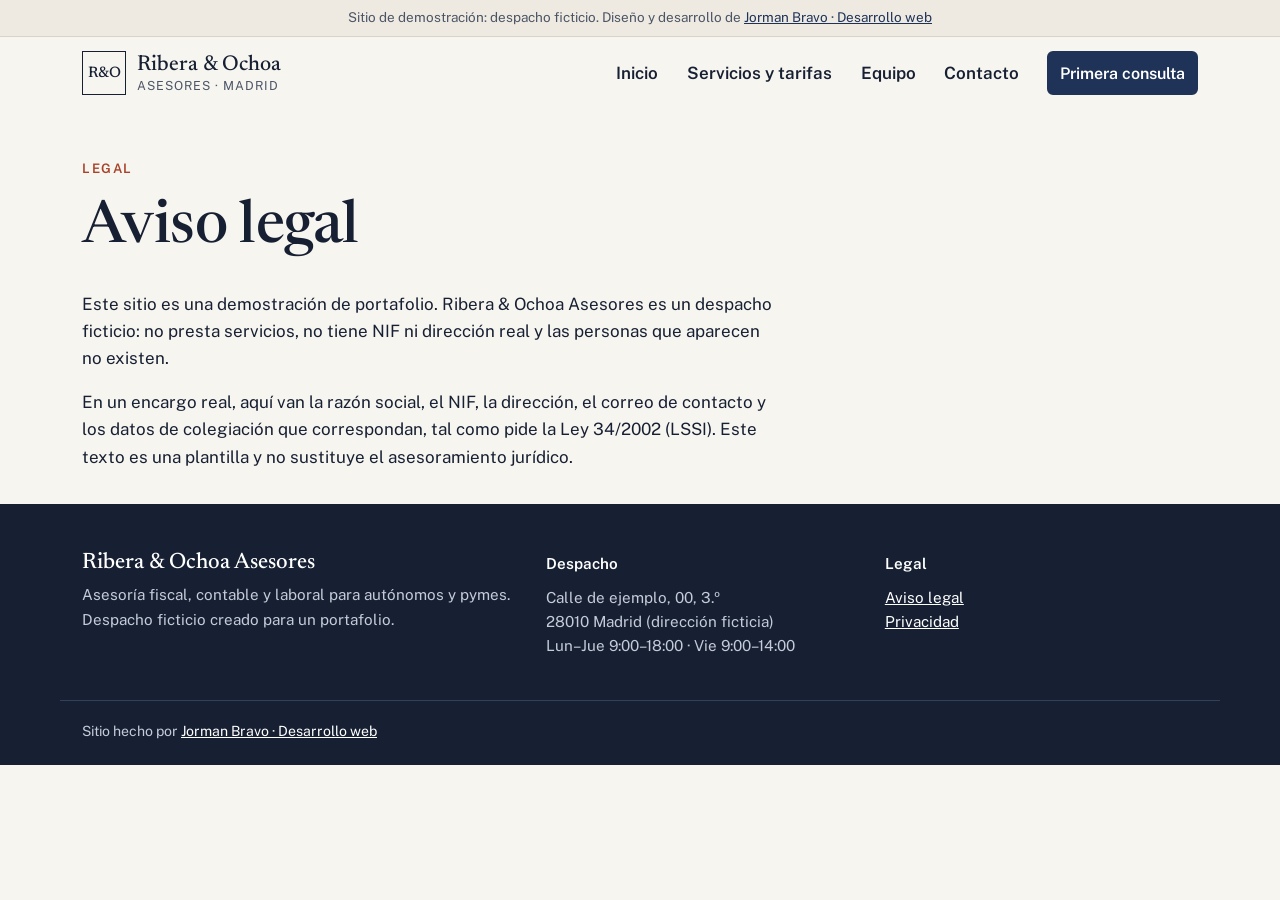
==== aviso-legal.html @ f6ac03fb "Primera versión de la demo" ====
<!doctype html>
<html lang="es">
<head>
<meta charset="utf-8">
<meta name="viewport" content="width=device-width, initial-scale=1">
<title>Aviso legal · Ribera & Ochoa Asesores</title>
<meta name="description" content="Aviso legal del sitio de demostración.">
<link rel="canonical" href="https://jormanj2b.github.io/demo-asesoria/aviso-legal.html">
<meta http-equiv="Content-Security-Policy" content="default-src 'self'; img-src 'self' data:; style-src 'self'; script-src 'self'; font-src 'self'; connect-src 'self'; object-src 'none'; base-uri 'self'; form-action 'self'">
<meta name="referrer" content="strict-origin-when-cross-origin">
<meta name="theme-color" content="#172033">
<meta property="og:type" content="website">
<meta property="og:title" content="Aviso legal · Ribera & Ochoa Asesores">
<meta property="og:description" content="Aviso legal del sitio de demostración.">
<meta property="og:url" content="https://jormanj2b.github.io/demo-asesoria/aviso-legal.html">
<meta property="og:image" content="https://jormanj2b.github.io/demo-asesoria/img/og.jpg">
<meta property="og:locale" content="es_ES">
<meta name="twitter:card" content="summary_large_image">
<link rel="icon" href="favicon.svg" type="image/svg+xml">
<link rel="preload" href="fonts/newsreader-normal-500.woff2" as="font" type="font/woff2" crossorigin>
<link rel="stylesheet" href="fonts.css">
<link rel="stylesheet" href="styles.css">
</head>
<body>
<a class="skip" href="#main">Saltar al contenido</a>
<div class="demo-bar">Sitio de demostración: despacho ficticio. Diseño y desarrollo de <a href="https://jormanj2b.github.io/">Jorman Bravo · Desarrollo web</a></div>
<header class="top">
  <a class="logo" href="./"><span class="mono" aria-hidden="true">R&amp;O</span><span>Ribera &amp; Ochoa<small>Asesores · Madrid</small></span></a>
  <button class="menu-btn" type="button" aria-expanded="false" aria-controls="nav" aria-label="Abrir menú"><span></span><span></span><span></span></button>
  <nav id="nav" class="nav" aria-label="Principal"><a href="./">Inicio</a><a href="servicios.html">Servicios y tarifas</a><a href="equipo.html">Equipo</a><a href="contacto.html">Contacto</a><a class="btn btn-small" href="contacto.html">Primera consulta</a></nav>
</header>
<main id="main">
<section class="page-head wrap legal"><p class="eyebrow">Legal</p><h1>Aviso legal</h1><p>Este sitio es una demostración de portafolio. Ribera &amp; Ochoa Asesores es un despacho ficticio: no presta servicios, no tiene NIF ni dirección real y las personas que aparecen no existen.</p><p>En un encargo real, aquí van la razón social, el NIF, la dirección, el correo de contacto y los datos de colegiación que correspondan, tal como pide la Ley 34/2002 (LSSI). Este texto es una plantilla y no sustituye el asesoramiento jurídico.</p></section>
</main>
<footer class="foot">
  <div class="foot-grid">
    <div><p class="foot-brand">Ribera &amp; Ochoa Asesores</p><p>Asesoría fiscal, contable y laboral para autónomos y pymes. Despacho ficticio creado para un portafolio.</p></div>
    <div><p class="foot-h">Despacho</p><p>Calle de ejemplo, 00, 3.º<br>28010 Madrid (dirección ficticia)<br>Lun–Jue 9:00–18:00 · Vie 9:00–14:00</p></div>
    <div><p class="foot-h">Legal</p><p><a href="aviso-legal.html">Aviso legal</a><br><a href="privacidad.html">Privacidad</a></p></div>
  </div>
  <p class="credit">Sitio hecho por <a href="https://jormanj2b.github.io/">Jorman Bravo · Desarrollo web</a></p>
</footer>
<script src="app.js" defer></script>
</body>
</html>
---- fonts.css ----
/* Fuentes locales (subconjunto latin) */
@font-face {
  font-family: 'Newsreader';
  font-style: normal;
  font-weight: 500;
  font-display: swap;
  src: url('fonts/newsreader-normal-500.woff2') format('woff2');
  unicode-range: U+0000-00FF, U+0131, U+0152-0153, U+02BB-02BC, U+02C6, U+02DA, U+02DC, U+0304, U+0308, U+0329, U+2000-206F, U+20AC, U+2122, U+2191, U+2193, U+2212, U+2215, U+FEFF, U+FFFD;
}
@font-face {
  font-family: 'Public Sans';
  font-style: normal;
  font-weight: 400;
  font-display: swap;
  src: url('fonts/public-sans-normal-400.woff2') format('woff2');
  unicode-range: U+0000-00FF, U+0131, U+0152-0153, U+02BB-02BC, U+02C6, U+02DA, U+02DC, U+0304, U+0308, U+0329, U+2000-206F, U+20AC, U+2122, U+2191, U+2193, U+2212, U+2215, U+FEFF, U+FFFD;
}
@font-face {
  font-family: 'Public Sans';
  font-style: normal;
  font-weight: 600;
  font-display: swap;
  src: url('fonts/public-sans-normal-600.woff2') format('woff2');
  unicode-range: U+0000-00FF, U+0131, U+0152-0153, U+02BB-02BC, U+02C6, U+02DA, U+02DC, U+0304, U+0308, U+0329, U+2000-206F, U+20AC, U+2122, U+2191, U+2193, U+2212, U+2215, U+FEFF, U+FFFD;
}
---- styles.css ----
:root{--paper:#F7F5F0;--paper-2:#EEEAE1;--ink:#172033;--navy:#1F3358;--muted:#4C5566;--accent:#A8432A;--line:#D9D4C7;--white:#FFFFFF;
--serif:'Newsreader',Georgia,serif;--sans:'Public Sans',system-ui,sans-serif;--r:6px;--wrap:1160px}
*{box-sizing:border-box}
body{margin:0;background:var(--paper);color:var(--ink);font:17px/1.6 var(--sans)}
img{max-width:100%;display:block;height:auto}
a{color:var(--navy)}
:focus-visible{outline:3px solid var(--accent);outline-offset:2px}
.skip{position:absolute;left:-999px}.skip:focus{left:8px;top:8px;z-index:60;background:var(--ink);color:#fff;padding:.6rem 1rem}
.demo-bar{background:var(--paper-2);color:var(--muted);font-size:13.5px;text-align:center;padding:.45rem 1rem;border-bottom:1px solid var(--line)}
.wrap{max-width:var(--wrap);margin:0 auto;padding:0 22px}
.section{padding:4.5rem 22px}
.top{display:flex;justify-content:space-between;align-items:center;padding:.9rem 22px;max-width:var(--wrap);margin:0 auto;position:relative}
.logo{display:flex;align-items:center;gap:.7rem;text-decoration:none;color:var(--ink)}
.logo>span:last-child{font:500 1.35rem/1.1 var(--serif);display:flex;flex-direction:column}
.logo small{font:400 .78rem var(--sans);letter-spacing:.08em;text-transform:uppercase;color:var(--muted)}
.mono{display:grid;place-items:center;width:44px;height:44px;border:1.5px solid var(--ink);font:500 .95rem var(--serif)}
.menu-btn{width:48px;height:48px;border:0;background:none;cursor:pointer;display:flex;flex-direction:column;justify-content:center;gap:5px;align-items:center}
.menu-btn span{display:block;width:22px;height:2px;background:var(--ink)}
.nav{display:none;position:absolute;right:16px;left:16px;top:100%;background:var(--white);border:1px solid var(--line);padding:.6rem;z-index:30;box-shadow:0 16px 40px rgba(23,32,51,.12)}
.nav.open{display:grid}
.nav a{padding:.75rem .8rem;text-decoration:none;color:var(--ink);font-weight:600}
.nav a[aria-current="page"]{color:var(--accent)}
.nav .btn{color:#fff}
@media (min-width:900px){
  .menu-btn{display:none}
  .nav{position:static;display:flex;align-items:center;gap:.4rem;border:0;box-shadow:none;background:none;padding:0}
  .nav a{padding:.5rem .7rem}
  .nav a[aria-current="page"]{text-decoration:underline;text-underline-offset:6px;color:var(--ink)}
  .nav .btn{margin-left:.6rem}
}
h1,h2,h3{font-family:var(--serif);font-weight:500;line-height:1.12;margin:0 0 .5em;letter-spacing:-.01em}
h1{font-size:clamp(2.3rem,5.4vw,3.7rem)}
h2{font-size:clamp(1.8rem,3.6vw,2.5rem)}
h3{font-size:1.4rem}
.eyebrow{font-size:.82rem;letter-spacing:.12em;text-transform:uppercase;font-weight:600;color:var(--accent);margin:0 0 1rem}
.lead{font-size:1.15rem;color:var(--muted);max-width:52ch}
.small{font-size:.88rem;color:var(--muted)}
.btn{display:inline-flex;align-items:center;justify-content:center;min-height:50px;padding:.75rem 1.4rem;background:var(--navy);color:#fff;border:2px solid var(--navy);border-radius:var(--r);font:600 1rem var(--sans);text-decoration:none;cursor:pointer;transition:background .15s}
.btn:hover{background:var(--ink);border-color:var(--ink)}
.btn-small{min-height:44px;padding:.4rem 1rem}
.btn-line{background:transparent;color:var(--navy)}
.btn-line:hover{background:var(--navy);color:#fff}
.btn-light{background:var(--paper);color:var(--ink);border-color:var(--paper)}
.btn-light:hover{background:#fff;color:var(--ink)}
.hero{max-width:var(--wrap);margin:0 auto;padding:1.5rem 22px 4rem;display:grid;gap:2rem;align-items:center}
.cta{display:flex;flex-wrap:wrap;gap:.8rem;margin:1.6rem 0 .6rem}
.hero-img{border-radius:var(--r);aspect-ratio:4/3;object-fit:cover;width:100%}
@media (min-width:960px){.hero{grid-template-columns:1.05fr 1fr;min-height:calc(100svh - 120px);gap:3.5rem}}
.band{background:var(--ink);color:var(--paper);padding:4rem 0}
.band h2{color:#fff}
.band .small{color:#AEB6C6}
.deadlines{list-style:none;padding:0;margin:1.6rem 0;display:grid;gap:1px;background:#33405C}
@media (min-width:800px){.deadlines{grid-template-columns:repeat(3,1fr)}}
.deadlines li{background:var(--ink);padding:1.4rem 1.4rem 1.4rem 0;display:grid;gap:.3rem}
@media (min-width:800px){.deadlines li{padding:1.4rem}}
.deadlines time{font:500 1.9rem var(--serif);color:#F0B9A8}
.deadlines b{font-weight:600}
.deadlines span{color:#C5CBD8;font-size:.95rem}
.svc-grid{display:grid;gap:1rem}
@media (min-width:700px){.svc-grid{grid-template-columns:1fr 1fr}}
.svc{display:block;background:var(--white);border:1px solid var(--line);border-radius:var(--r);padding:1.6rem;text-decoration:none;color:var(--ink);transition:transform .15s,border-color .15s}
.svc:hover{transform:translateY(-2px);border-color:var(--navy)}
.svc p{color:var(--muted);margin:0 0 1rem}
.more{font-weight:600;color:var(--accent)}
.quote-sec{display:grid;gap:2.4rem;padding-top:0}
@media (min-width:900px){.quote-sec{grid-template-columns:1.2fr 1fr;align-items:center}}
.quote{margin:0;border-left:3px solid var(--accent);padding-left:1.4rem}
.quote p{font:500 clamp(1.4rem,2.6vw,1.9rem)/1.3 var(--serif);margin:0 0 1rem}
.quote figcaption{color:var(--muted)}
.quote figcaption span{font-size:.85rem}
.how{list-style:none;padding:0;margin:0;counter-reset:h}
.how li{counter-increment:h;padding:1rem 0 1rem 3rem;border-bottom:1px solid var(--line);position:relative;color:var(--muted)}
.how li::before{content:counter(h);position:absolute;left:0;top:.9rem;width:2rem;height:2rem;border:1.5px solid var(--ink);border-radius:50%;display:grid;place-items:center;font:500 1rem var(--serif);color:var(--ink)}
.how b{color:var(--ink)}
.cta-band{background:var(--navy);color:#fff;padding:4rem 0;text-align:left}
.cta-band p{color:#D3DAE8;max-width:50ch}
.page-head{padding-top:3rem;padding-bottom:1rem}
.prices{display:grid;gap:1.2rem}
@media (min-width:900px){.prices{grid-template-columns:repeat(3,1fr);align-items:start}}
.price-card{background:var(--white);border:1px solid var(--line);border-radius:var(--r);padding:1.8rem}
.price-card.featured{border:2px solid var(--navy)}
.amount{font:500 2.8rem/1 var(--serif);margin:.2rem 0 1rem}
.amount span{font:400 1rem var(--sans);color:var(--muted)}
.price-card ul{padding-left:1.1rem;margin:0 0 1rem}
.price-card li{margin:.35rem 0}
.two{display:grid;gap:2rem}
@media (min-width:900px){.two{grid-template-columns:1.2fr 1fr}}
.mini{display:grid;grid-template-columns:1fr auto;gap:.6rem 1.2rem;margin:0;background:var(--white);border:1px solid var(--line);padding:1.4rem;border-radius:var(--r)}
.mini dd{margin:0;font-weight:600;text-align:right}
.faq details{border-bottom:1px solid var(--line);padding:.3rem 0}
.faq summary{cursor:pointer;font-weight:600;min-height:48px;display:flex;align-items:center}
.faq p{margin:0 0 1rem;color:var(--muted);max-width:70ch}
.team{display:grid;gap:2.4rem}
@media (min-width:860px){.team{grid-template-columns:repeat(3,1fr)}}
.person img{border-radius:var(--r);aspect-ratio:1;object-fit:cover;margin-bottom:1.2rem;filter:grayscale(.15)}
.person h2{font-size:1.7rem;margin:0}
.role{color:var(--accent);font-weight:600;margin:.2rem 0 .6rem}
.person p:last-child{color:var(--muted)}
.contact-grid{display:grid;gap:3rem;padding-top:1rem}
@media (min-width:900px){.contact-grid{grid-template-columns:1.4fr 1fr}}
.form{max-width:640px}
.f{display:grid;gap:.35rem;margin:0 0 1.1rem}
.f label,.f legend{font-weight:600}
.opt{font-weight:400;color:var(--muted)}
input,textarea{font:inherit;min-height:48px;padding:.6rem .8rem;border:1.5px solid #B9B3A5;border-radius:var(--r);background:var(--white);color:var(--ink);width:100%}
textarea{resize:vertical}
input:focus,textarea:focus{outline:none;border-color:var(--navy);box-shadow:0 0 0 3px rgba(31,51,88,.2)}
input[aria-invalid="true"],textarea[aria-invalid="true"]{border-color:#A8321C}
.help{margin:0;font-size:.88rem;color:var(--muted)}
.error{margin:0;color:#A8321C;font-weight:600;font-size:.92rem}
.radios{border:0;padding:0;display:flex;flex-wrap:wrap;gap:.3rem 1.4rem}
.radios legend{margin-bottom:.4rem;width:100%}
.radios label{display:flex;align-items:center;gap:.45rem;min-height:44px;font-weight:400}
.radios input,.check input{width:20px;height:20px;min-height:0;accent-color:var(--navy)}
.check{grid-template-columns:auto 1fr;align-items:start;gap:.7rem}
.check label{font-weight:400}
.success{background:var(--white);border:2px solid var(--navy);border-radius:var(--r);padding:2rem;align-self:start}
.contact-info{background:var(--paper-2);padding:1.8rem;border-radius:var(--r);align-self:start}
.contact-info h3{margin-top:1.4rem}
.legal p{max-width:70ch}
.foot{background:var(--ink);color:#C5CBD8;padding:3rem 0 1.4rem;font-size:.95rem}
.foot-grid{max-width:var(--wrap);margin:0 auto;padding:0 22px;display:grid;gap:1.6rem}
@media (min-width:860px){.foot-grid{grid-template-columns:1.4fr 1fr 1fr}}
.foot a{color:#fff}
.foot-brand{font:500 1.4rem var(--serif);color:#fff;margin:0 0 .4rem}
.foot-h{font-weight:600;color:#fff;margin:0 0 .4rem}
.foot p{margin:0 0 .6rem}
.foot .credit{max-width:var(--wrap);margin:2rem auto 0;padding:1.2rem 22px 0;border-top:1px solid #33405C;font-size:.88rem}
@media (prefers-reduced-motion:reduce){*{transition:none!important}}
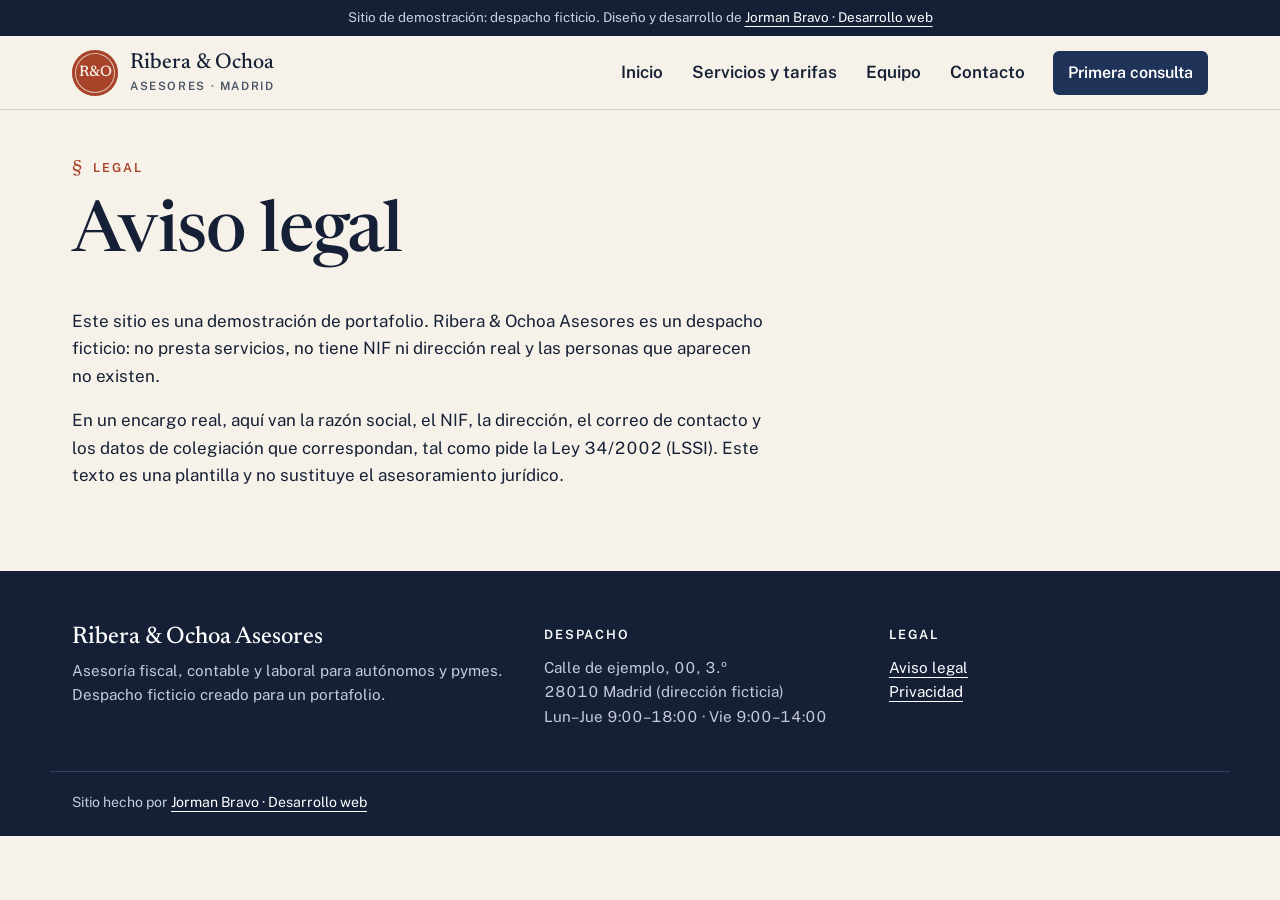
==== commit e9bbacc7: "Rediseño: libro mayor, sello terracota, plazo destacado, tarifas y formulario renovados, apariciones" ====
--- a/aviso-legal.html
+++ b/aviso-legal.html
@@ -21,7 +21,7 @@
 <link rel="stylesheet" href="fonts.css">
 <link rel="stylesheet" href="styles.css">
 </head>
-<body>
+<body data-reveal=".section h2, .svc, .deadlines li, .price-card, .person, .quote, .how li, .mini, .faq details, .contact-info">
 <a class="skip" href="#main">Saltar al contenido</a>
 <div class="demo-bar">Sitio de demostración: despacho ficticio. Diseño y desarrollo de <a href="https://jormanj2b.github.io/">Jorman Bravo · Desarrollo web</a></div>
 <header class="top">
@@ -41,5 +41,6 @@
   <p class="credit">Sitio hecho por <a href="https://jormanj2b.github.io/">Jorman Bravo · Desarrollo web</a></p>
 </footer>
 <script src="app.js" defer></script>
+<script src="reveal.js" defer></script>
 </body>
 </html>
--- a/fonts.css
+++ b/fonts.css
@@ -10,16 +10,8 @@
 @font-face {
   font-family: 'Public Sans';
   font-style: normal;
-  font-weight: 400;
+  font-weight: 400 600;
   font-display: swap;
-  src: url('fonts/public-sans-normal-400.woff2') format('woff2');
+  src: url('fonts/public-sans-normal-var.woff2') format('woff2');
   unicode-range: U+0000-00FF, U+0131, U+0152-0153, U+02BB-02BC, U+02C6, U+02DA, U+02DC, U+0304, U+0308, U+0329, U+2000-206F, U+20AC, U+2122, U+2191, U+2193, U+2212, U+2215, U+FEFF, U+FFFD;
 }
-@font-face {
-  font-family: 'Public Sans';
-  font-style: normal;
-  font-weight: 600;
-  font-display: swap;
-  src: url('fonts/public-sans-normal-600.woff2') format('woff2');
-  unicode-range: U+0000-00FF, U+0131, U+0152-0153, U+02BB-02BC, U+02C6, U+02DA, U+02DC, U+0304, U+0308, U+0329, U+2000-206F, U+20AC, U+2122, U+2191, U+2193, U+2212, U+2215, U+FEFF, U+FFFD;
-}
--- a/styles.css
+++ b/styles.css
@@ -1,129 +1,203 @@
-:root{--paper:#F7F5F0;--paper-2:#EEEAE1;--ink:#172033;--navy:#1F3358;--muted:#4C5566;--accent:#A8432A;--line:#D9D4C7;--white:#FFFFFF;
---serif:'Newsreader',Georgia,serif;--sans:'Public Sans',system-ui,sans-serif;--r:6px;--wrap:1160px}
+/* Ribera & Ochoa — despacho de Chamberí: papel de libro mayor, tinta azul y sello terracota */
+:root{--paper:#F6F2E9;--paper-2:#ECE6D8;--ink:#152036;--navy:#1F3358;--muted:#4A5364;--accent:#A8432A;--accent-2:#C2603F;--line:#D8D1C1;--rule:#C9D3E3;--white:#FFFDF8;
+--serif:'Newsreader',Georgia,serif;--sans:'Public Sans',system-ui,sans-serif;--r:4px;--wrap:1180px;--ease:cubic-bezier(.2,.7,.2,1)}
 *{box-sizing:border-box}
-body{margin:0;background:var(--paper);color:var(--ink);font:17px/1.6 var(--sans)}
+html{scroll-padding-top:90px}
+body{margin:0;background:var(--paper);color:var(--ink);font:17px/1.62 var(--sans);-webkit-font-smoothing:antialiased;font-variant-numeric:tabular-nums}
 img{max-width:100%;display:block;height:auto}
-a{color:var(--navy)}
-:focus-visible{outline:3px solid var(--accent);outline-offset:2px}
+[hidden]{display:none!important}
+a{color:var(--navy);text-underline-offset:4px}
+:focus-visible{outline:3px solid var(--accent);outline-offset:3px}
 .skip{position:absolute;left:-999px}.skip:focus{left:8px;top:8px;z-index:60;background:var(--ink);color:#fff;padding:.6rem 1rem}
-.demo-bar{background:var(--paper-2);color:var(--muted);font-size:13.5px;text-align:center;padding:.45rem 1rem;border-bottom:1px solid var(--line)}
+.demo-bar{background:var(--ink);color:#C9D0DD;font-size:13.5px;text-align:center;padding:.45rem 1rem}
+.demo-bar a{color:#fff}
 .wrap{max-width:var(--wrap);margin:0 auto;padding:0 22px}
-.section{padding:4.5rem 22px}
-.top{display:flex;justify-content:space-between;align-items:center;padding:.9rem 22px;max-width:var(--wrap);margin:0 auto;position:relative}
-.logo{display:flex;align-items:center;gap:.7rem;text-decoration:none;color:var(--ink)}
+.section{padding:clamp(4rem,8vw,6rem) 22px}
+/* header */
+.top{display:flex;justify-content:space-between;align-items:center;padding:.85rem max(22px,calc((100vw - var(--wrap))/2 + 22px));position:sticky;top:0;z-index:40;background:rgba(246,242,233,.93);backdrop-filter:blur(8px);border-bottom:1px solid var(--line)}
+.logo{display:flex;align-items:center;gap:.75rem;text-decoration:none;color:var(--ink)}
 .logo>span:last-child{font:500 1.35rem/1.1 var(--serif);display:flex;flex-direction:column}
-.logo small{font:400 .78rem var(--sans);letter-spacing:.08em;text-transform:uppercase;color:var(--muted)}
-.mono{display:grid;place-items:center;width:44px;height:44px;border:1.5px solid var(--ink);font:500 .95rem var(--serif)}
-.menu-btn{width:48px;height:48px;border:0;background:none;cursor:pointer;display:flex;flex-direction:column;justify-content:center;gap:5px;align-items:center}
-.menu-btn span{display:block;width:22px;height:2px;background:var(--ink)}
-.nav{display:none;position:absolute;right:16px;left:16px;top:100%;background:var(--white);border:1px solid var(--line);padding:.6rem;z-index:30;box-shadow:0 16px 40px rgba(23,32,51,.12)}
+.logo small{font:600 .72rem var(--sans);letter-spacing:.14em;text-transform:uppercase;color:var(--muted);margin-top:.2rem}
+.mono{display:grid;place-items:center;width:46px;height:46px;border-radius:50%;background:var(--accent);color:var(--paper);font:500 .95rem var(--serif);box-shadow:inset 0 0 0 3px var(--accent),inset 0 0 0 4px rgba(246,242,233,.7)}
+.menu-btn{width:48px;height:48px;border:1px solid var(--line);border-radius:50%;background:var(--white);cursor:pointer;display:flex;flex-direction:column;justify-content:center;gap:5px;align-items:center}
+.menu-btn span{display:block;width:20px;height:2px;background:var(--ink);transition:transform .2s,opacity .2s}
+.menu-btn[aria-expanded="true"] span:nth-child(1){transform:translateY(7px) rotate(45deg)}
+.menu-btn[aria-expanded="true"] span:nth-child(2){opacity:0}
+.menu-btn[aria-expanded="true"] span:nth-child(3){transform:translateY(-7px) rotate(-45deg)}
+.nav{display:none;position:absolute;right:16px;left:16px;top:calc(100% + 6px);background:var(--white);border:1px solid var(--line);padding:.6rem;z-index:30;box-shadow:0 24px 50px -20px rgba(21,32,54,.35);border-radius:8px}
 .nav.open{display:grid}
-.nav a{padding:.75rem .8rem;text-decoration:none;color:var(--ink);font-weight:600}
+.nav a{padding:.8rem .9rem;text-decoration:none;color:var(--ink);font-weight:600;border-radius:6px}
+.nav a:hover{background:var(--paper)}
 .nav a[aria-current="page"]{color:var(--accent)}
 .nav .btn{color:#fff}
 @media (min-width:900px){
   .menu-btn{display:none}
-  .nav{position:static;display:flex;align-items:center;gap:.4rem;border:0;box-shadow:none;background:none;padding:0}
-  .nav a{padding:.5rem .7rem}
-  .nav a[aria-current="page"]{text-decoration:underline;text-underline-offset:6px;color:var(--ink)}
-  .nav .btn{margin-left:.6rem}
+  .nav{position:static;display:flex;align-items:center;gap:.2rem;border:0;box-shadow:none;background:none;padding:0}
+  .nav a{padding:.5rem .8rem;position:relative}
+  .nav a:hover{background:none}
+  .nav a:not(.btn)::after{content:"";position:absolute;left:.8rem;right:.8rem;bottom:.2rem;height:1.5px;background:var(--accent);transform:scaleX(0);transform-origin:left;transition:transform .25s var(--ease)}
+  .nav a:not(.btn):hover::after,.nav a[aria-current="page"]::after{transform:scaleX(1)}
+  .nav a[aria-current="page"]{color:var(--ink)}
+  .nav .btn{margin-left:.8rem}
 }
-h1,h2,h3{font-family:var(--serif);font-weight:500;line-height:1.12;margin:0 0 .5em;letter-spacing:-.01em}
-h1{font-size:clamp(2.3rem,5.4vw,3.7rem)}
-h2{font-size:clamp(1.8rem,3.6vw,2.5rem)}
-h3{font-size:1.4rem}
-.eyebrow{font-size:.82rem;letter-spacing:.12em;text-transform:uppercase;font-weight:600;color:var(--accent);margin:0 0 1rem}
-.lead{font-size:1.15rem;color:var(--muted);max-width:52ch}
+h1,h2,h3{font-family:var(--serif);font-weight:500;line-height:1.06;margin:0 0 .5em;letter-spacing:-.015em}
+h1{font-size:clamp(2.5rem,6vw,4.4rem)}
+h1 em{font-style:normal;color:var(--accent);background:linear-gradient(transparent 82%,rgba(168,67,42,.18) 82%)}
+h2{font-size:clamp(2rem,4vw,3rem)}
+h3{font-size:1.45rem}
+.eyebrow{display:flex;align-items:center;gap:.7rem;font-size:.78rem;letter-spacing:.16em;text-transform:uppercase;font-weight:600;color:var(--accent);margin:0 0 1.2rem}
+.eyebrow::before{content:"§";font:500 1.2rem var(--serif);letter-spacing:0}
+.lead{font-size:1.16rem;color:var(--muted);max-width:52ch}
 .small{font-size:.88rem;color:var(--muted)}
-.btn{display:inline-flex;align-items:center;justify-content:center;min-height:50px;padding:.75rem 1.4rem;background:var(--navy);color:#fff;border:2px solid var(--navy);border-radius:var(--r);font:600 1rem var(--sans);text-decoration:none;cursor:pointer;transition:background .15s}
-.btn:hover{background:var(--ink);border-color:var(--ink)}
-.btn-small{min-height:44px;padding:.4rem 1rem}
+.btn{display:inline-flex;align-items:center;justify-content:center;gap:.5rem;min-height:50px;padding:.75rem 1.5rem;background:var(--navy);color:#fff;border:2px solid var(--navy);border-radius:var(--r);font:600 1rem var(--sans);text-decoration:none;cursor:pointer;transition:background .2s,transform .2s var(--ease),box-shadow .2s}
+.btn:hover{background:var(--ink);border-color:var(--ink);transform:translateY(-2px);box-shadow:0 12px 24px -14px rgba(21,32,54,.7)}
+.btn:active{transform:none}
+.btn-small{min-height:44px;padding:.4rem 1.1rem}
 .btn-line{background:transparent;color:var(--navy)}
 .btn-line:hover{background:var(--navy);color:#fff}
 .btn-light{background:var(--paper);color:var(--ink);border-color:var(--paper)}
-.btn-light:hover{background:#fff;color:var(--ink)}
-.hero{max-width:var(--wrap);margin:0 auto;padding:1.5rem 22px 4rem;display:grid;gap:2rem;align-items:center}
-.cta{display:flex;flex-wrap:wrap;gap:.8rem;margin:1.6rem 0 .6rem}
-.hero-img{border-radius:var(--r);aspect-ratio:4/3;object-fit:cover;width:100%}
-@media (min-width:960px){.hero{grid-template-columns:1.05fr 1fr;min-height:calc(100svh - 120px);gap:3.5rem}}
-.band{background:var(--ink);color:var(--paper);padding:4rem 0}
-.band h2{color:#fff}
+.btn-light:hover{background:#fff;border-color:#fff;color:var(--ink)}
+/* hero */
+.hero{max-width:var(--wrap);margin:0 auto;padding:2.4rem 22px 4.5rem;display:grid;gap:2.6rem;align-items:center}
+.cta{display:flex;flex-wrap:wrap;gap:.8rem;margin:1.8rem 0 2rem}
+.facts{list-style:none;margin:0;padding:1.1rem 0 0;border-top:3px double var(--line);display:flex;flex-wrap:wrap;gap:.6rem 2rem;color:var(--muted);font-size:.93rem}
+.facts b{display:block;font:500 1.7rem/1.1 var(--serif);color:var(--ink)}
+.hero-fig{margin:0 0 28px;position:relative}
+.hero-fig::before{content:"";position:absolute;inset:18px -14px -18px 14px;border:1.5px solid var(--accent);border-radius:var(--r)}
+.hero-img{position:relative;border-radius:var(--r);aspect-ratio:4/3;object-fit:cover;width:100%}
+.stamp{position:absolute;left:-10px;bottom:-26px;background:var(--white);border:1px solid var(--line);border-top:4px solid var(--accent);padding:1rem 1.2rem;display:grid;gap:.1rem;min-width:230px;box-shadow:0 22px 40px -24px rgba(21,32,54,.6);border-radius:var(--r);font-size:.88rem;color:var(--muted)}
+.stamp b{font:500 1.6rem/1.15 var(--serif);color:var(--ink)}
+.stamp-k{font-size:.72rem;text-transform:uppercase;letter-spacing:.14em;font-weight:600;color:var(--accent)}
+.stamp-ok{color:#2F6B4A;font-weight:600;margin-top:.3rem}
+.stamp-ok::before{content:"✓ "}
+@media (min-width:960px){.hero{grid-template-columns:1.05fr 1fr;min-height:calc(100svh - 140px);gap:4rem}.stamp{left:-44px}}
+/* deadlines band */
+.band{background:var(--ink);color:var(--paper);padding:clamp(4rem,8vw,5.5rem) 0;background-image:repeating-linear-gradient(transparent 0 35px,rgba(201,211,227,.07) 35px 36px)}
+.band h2{color:#fff;max-width:20ch}
 .band .small{color:#AEB6C6}
-.deadlines{list-style:none;padding:0;margin:1.6rem 0;display:grid;gap:1px;background:#33405C}
+.deadlines{list-style:none;padding:0;margin:2rem 0 1.4rem;display:grid;gap:1px;background:#33405C;border:1px solid #33405C}
 @media (min-width:800px){.deadlines{grid-template-columns:repeat(3,1fr)}}
-.deadlines li{background:var(--ink);padding:1.4rem 1.4rem 1.4rem 0;display:grid;gap:.3rem}
-@media (min-width:800px){.deadlines li{padding:1.4rem}}
-.deadlines time{font:500 1.9rem var(--serif);color:#F0B9A8}
+.deadlines li{background:var(--ink);padding:1.6rem;display:grid;gap:.4rem;align-content:start;transition:background .25s}
+.deadlines li:hover{background:#1B2843}
+.deadlines time{font:500 2.1rem var(--serif);color:#F3B9A5}
 .deadlines b{font-weight:600}
 .deadlines span{color:#C5CBD8;font-size:.95rem}
-.svc-grid{display:grid;gap:1rem}
-@media (min-width:700px){.svc-grid{grid-template-columns:1fr 1fr}}
-.svc{display:block;background:var(--white);border:1px solid var(--line);border-radius:var(--r);padding:1.6rem;text-decoration:none;color:var(--ink);transition:transform .15s,border-color .15s}
-.svc:hover{transform:translateY(-2px);border-color:var(--navy)}
-.svc p{color:var(--muted);margin:0 0 1rem}
-.more{font-weight:600;color:var(--accent)}
-.quote-sec{display:grid;gap:2.4rem;padding-top:0}
+/* services */
+.svc-grid{display:grid;gap:0;border-top:1px solid var(--ink)}
+@media (min-width:760px){.svc-grid{grid-template-columns:1fr 1fr}.svc:nth-child(odd){border-right:1px solid var(--line)}}
+.svc{display:grid;grid-template-rows:auto 1fr auto;padding:2rem 1.8rem 1.8rem 0;text-decoration:none;color:var(--ink);border-bottom:1px solid var(--line);position:relative;transition:background .25s}
+@media (min-width:760px){.svc:nth-child(even){padding-left:1.8rem}}
+.svc h3{font-size:1.8rem;display:flex;justify-content:space-between;align-items:baseline;gap:1rem}
+.svc h3::after{content:"→";font:400 1.3rem var(--sans);color:var(--accent);transition:transform .25s var(--ease)}
+.svc:hover h3::after{transform:translateX(6px)}
+.svc:hover{background:linear-gradient(90deg,rgba(168,67,42,.05),transparent)}
+.svc p{color:var(--muted);margin:0 0 1.2rem;max-width:42ch}
+.more{font:500 1.15rem var(--serif);color:var(--accent)}
+/* quote */
+.quote-sec{display:grid;gap:3rem;padding-top:0}
 @media (min-width:900px){.quote-sec{grid-template-columns:1.2fr 1fr;align-items:center}}
-.quote{margin:0;border-left:3px solid var(--accent);padding-left:1.4rem}
-.quote p{font:500 clamp(1.4rem,2.6vw,1.9rem)/1.3 var(--serif);margin:0 0 1rem}
+.quote{margin:0;position:relative;padding:2.4rem 2rem 2rem;background:var(--white);border:1px solid var(--line);border-radius:var(--r);background-image:repeating-linear-gradient(transparent 0 33px,var(--rule) 33px 34px);background-position:0 18px}
+.quote::before{content:"“";position:absolute;top:-.35em;left:1.2rem;font:500 6rem/1 var(--serif);color:var(--accent)}
+.quote p{font:500 clamp(1.45rem,2.6vw,1.95rem)/1.36 var(--serif);margin:0 0 1rem}
 .quote figcaption{color:var(--muted)}
 .quote figcaption span{font-size:.85rem}
 .how{list-style:none;padding:0;margin:0;counter-reset:h}
-.how li{counter-increment:h;padding:1rem 0 1rem 3rem;border-bottom:1px solid var(--line);position:relative;color:var(--muted)}
-.how li::before{content:counter(h);position:absolute;left:0;top:.9rem;width:2rem;height:2rem;border:1.5px solid var(--ink);border-radius:50%;display:grid;place-items:center;font:500 1rem var(--serif);color:var(--ink)}
+.how li{counter-increment:h;padding:1.2rem 0 1.2rem 3.6rem;border-bottom:1px solid var(--line);position:relative;color:var(--muted)}
+.how li::before{content:counter(h,decimal-leading-zero);position:absolute;left:0;top:1.05rem;font:500 1.6rem var(--serif);color:var(--accent)}
 .how b{color:var(--ink)}
-.cta-band{background:var(--navy);color:#fff;padding:4rem 0;text-align:left}
+.cta-band{background:var(--navy);color:#fff;padding:clamp(4rem,8vw,5.5rem) 0;position:relative;overflow:hidden}
+.cta-band::after{content:"R&O";position:absolute;right:-1rem;bottom:-3.2rem;font:500 13rem/1 var(--serif);color:rgba(255,255,255,.05);pointer-events:none}
 .cta-band p{color:#D3DAE8;max-width:50ch}
-.page-head{padding-top:3rem;padding-bottom:1rem}
+.page-head{padding-top:3.4rem;padding-bottom:1rem}
+.page-head h1{max-width:18ch}
+/* prices */
 .prices{display:grid;gap:1.2rem}
-@media (min-width:900px){.prices{grid-template-columns:repeat(3,1fr);align-items:start}}
-.price-card{background:var(--white);border:1px solid var(--line);border-radius:var(--r);padding:1.8rem}
-.price-card.featured{border:2px solid var(--navy)}
-.amount{font:500 2.8rem/1 var(--serif);margin:.2rem 0 1rem}
+@media (min-width:900px){.prices{grid-template-columns:repeat(3,1fr);align-items:stretch}}
+.price-card{background:var(--white);border:1px solid var(--line);border-radius:var(--r);padding:2rem 1.8rem;display:flex;flex-direction:column;transition:transform .25s var(--ease),box-shadow .25s}
+.price-card:hover{transform:translateY(-4px);box-shadow:0 24px 40px -30px rgba(21,32,54,.6)}
+.price-card.featured{background:var(--ink);color:var(--paper);border-color:var(--ink);position:relative}
+.price-card.featured::before{content:"La más pedida";position:absolute;top:-12px;left:1.8rem;background:var(--accent);color:#fff;font-size:.72rem;text-transform:uppercase;letter-spacing:.12em;font-weight:600;padding:.25rem .7rem;border-radius:2px}
+.price-card.featured .small,.price-card.featured .amount span{color:#B9C2D3}
+.price-card ul{list-style:none;padding:0;margin:0 0 1.2rem;flex:1}
+.price-card li{padding:.55rem 0 .55rem 1.6rem;border-bottom:1px dashed var(--line);position:relative}
+.price-card.featured li{border-color:#33405C}
+.price-card li::before{content:"✓";position:absolute;left:0;color:var(--accent);font-weight:700}
+.price-card.featured li::before{color:#F3B9A5}
+.amount{font:500 3.2rem/1 var(--serif);margin:.2rem 0 1.2rem;padding-bottom:1rem;border-bottom:3px double var(--line)}
+.price-card.featured .amount{border-color:#33405C}
 .amount span{font:400 1rem var(--sans);color:var(--muted)}
-.price-card ul{padding-left:1.1rem;margin:0 0 1rem}
-.price-card li{margin:.35rem 0}
 .two{display:grid;gap:2rem}
 @media (min-width:900px){.two{grid-template-columns:1.2fr 1fr}}
-.mini{display:grid;grid-template-columns:1fr auto;gap:.6rem 1.2rem;margin:0;background:var(--white);border:1px solid var(--line);padding:1.4rem;border-radius:var(--r)}
-.mini dd{margin:0;font-weight:600;text-align:right}
+.mini{display:grid;grid-template-columns:1fr auto;gap:0;margin:0;background:var(--white);border:1px solid var(--line);padding:.4rem 1.4rem;border-radius:var(--r)}
+.mini dt,.mini dd{padding:.8rem 0;border-bottom:1px solid var(--line)}
+.mini dt:last-of-type,.mini dd:last-of-type{border-bottom:0}
+.mini dd{margin:0;font-weight:600;text-align:right;padding-left:1rem}
+/* faq */
 .faq details{border-bottom:1px solid var(--line);padding:.3rem 0}
-.faq summary{cursor:pointer;font-weight:600;min-height:48px;display:flex;align-items:center}
-.faq p{margin:0 0 1rem;color:var(--muted);max-width:70ch}
-.team{display:grid;gap:2.4rem}
+.faq summary{cursor:pointer;font-weight:600;font-size:1.08rem;min-height:56px;display:flex;align-items:center;justify-content:space-between;gap:1rem;list-style:none}
+.faq summary::-webkit-details-marker{display:none}
+.faq summary::after{content:"+";font:400 1.7rem var(--serif);color:var(--accent);transition:transform .25s var(--ease)}
+.faq details[open] summary::after{transform:rotate(45deg)}
+.faq p{margin:0 0 1.1rem;color:var(--muted);max-width:70ch}
+/* team */
+.team{display:grid;gap:2.6rem}
 @media (min-width:860px){.team{grid-template-columns:repeat(3,1fr)}}
-.person img{border-radius:var(--r);aspect-ratio:1;object-fit:cover;margin-bottom:1.2rem;filter:grayscale(.15)}
-.person h2{font-size:1.7rem;margin:0}
-.role{color:var(--accent);font-weight:600;margin:.2rem 0 .6rem}
+.person{position:relative}
+.person img{border-radius:var(--r);aspect-ratio:4/5;object-fit:cover;margin-bottom:1.3rem;filter:grayscale(.2) contrast(1.02);transition:filter .4s,transform .5s var(--ease)}
+.person:hover img{filter:none;transform:translateY(-4px)}
+.person h2{font-size:1.8rem;margin:0}
+.role{color:var(--accent);font-weight:600;margin:.3rem 0 .7rem;font-size:.92rem;text-transform:uppercase;letter-spacing:.08em}
 .person p:last-child{color:var(--muted)}
+/* contact */
 .contact-grid{display:grid;gap:3rem;padding-top:1rem}
 @media (min-width:900px){.contact-grid{grid-template-columns:1.4fr 1fr}}
-.form{max-width:640px}
-.f{display:grid;gap:.35rem;margin:0 0 1.1rem}
+.form{max-width:660px;background:var(--white);border:1px solid var(--line);border-top:4px solid var(--navy);padding:2rem;border-radius:var(--r)}
+.f{display:grid;gap:.35rem;margin:0 0 1.2rem}
 .f label,.f legend{font-weight:600}
 .opt{font-weight:400;color:var(--muted)}
-input,textarea{font:inherit;min-height:48px;padding:.6rem .8rem;border:1.5px solid #B9B3A5;border-radius:var(--r);background:var(--white);color:var(--ink);width:100%}
+input,textarea{font:inherit;min-height:50px;padding:.6rem .85rem;border:1.5px solid #B9B3A5;border-radius:var(--r);background:var(--paper);color:var(--ink);width:100%;transition:border-color .2s,box-shadow .2s,background .2s}
 textarea{resize:vertical}
-input:focus,textarea:focus{outline:none;border-color:var(--navy);box-shadow:0 0 0 3px rgba(31,51,88,.2)}
+input:focus,textarea:focus{outline:none;border-color:var(--navy);background:#fff;box-shadow:0 0 0 4px rgba(31,51,88,.16)}
 input[aria-invalid="true"],textarea[aria-invalid="true"]{border-color:#A8321C}
 .help{margin:0;font-size:.88rem;color:var(--muted)}
 .error{margin:0;color:#A8321C;font-weight:600;font-size:.92rem}
-.radios{border:0;padding:0;display:flex;flex-wrap:wrap;gap:.3rem 1.4rem}
-.radios legend{margin-bottom:.4rem;width:100%}
-.radios label{display:flex;align-items:center;gap:.45rem;min-height:44px;font-weight:400}
-.radios input,.check input{width:20px;height:20px;min-height:0;accent-color:var(--navy)}
+.radios{border:0;padding:0;display:flex;flex-wrap:wrap;gap:.5rem}
+.radios legend{margin-bottom:.5rem;width:100%}
+.radios label{display:flex;align-items:center;gap:.5rem;min-height:46px;font-weight:500;padding:.3rem 1rem;border:1.5px solid var(--line);border-radius:999px;cursor:pointer;transition:border-color .2s,background .2s}
+.radios label:hover{border-color:var(--navy)}
+.radios label:has(input:checked){border-color:var(--navy);background:#E9EDF4}
+.radios input,.check input{width:20px;height:20px;min-height:0;accent-color:var(--navy);margin:0}
 .check{grid-template-columns:auto 1fr;align-items:start;gap:.7rem}
+.check input{margin-top:.2rem}
 .check label{font-weight:400}
-.success{background:var(--white);border:2px solid var(--navy);border-radius:var(--r);padding:2rem;align-self:start}
-.contact-info{background:var(--paper-2);padding:1.8rem;border-radius:var(--r);align-self:start}
-.contact-info h3{margin-top:1.4rem}
+.success{background:var(--white);border:1px solid var(--line);border-top:4px solid #2F6B4A;border-radius:var(--r);padding:2.2rem;align-self:start}
+.contact-info{background:var(--ink);color:#D5DBE6;padding:2rem;border-radius:var(--r);align-self:start;background-image:repeating-linear-gradient(transparent 0 33px,rgba(201,211,227,.07) 33px 34px)}
+.contact-info h2,.contact-info h3{color:#fff}
+.contact-info h3{margin-top:1.6rem}
+.contact-info .small{color:#AEB6C6}
+.legal{padding-top:3rem;padding-bottom:4rem}
 .legal p{max-width:70ch}
-.foot{background:var(--ink);color:#C5CBD8;padding:3rem 0 1.4rem;font-size:.95rem}
+.foot{background:var(--ink);color:#C5CBD8;padding:3.4rem 0 1.4rem;font-size:.95rem}
 .foot-grid{max-width:var(--wrap);margin:0 auto;padding:0 22px;display:grid;gap:1.6rem}
 @media (min-width:860px){.foot-grid{grid-template-columns:1.4fr 1fr 1fr}}
 .foot a{color:#fff}
-.foot-brand{font:500 1.4rem var(--serif);color:#fff;margin:0 0 .4rem}
-.foot-h{font-weight:600;color:#fff;margin:0 0 .4rem}
+.foot-brand{font:500 1.5rem var(--serif);color:#fff;margin:0 0 .4rem}
+.foot-h{font-weight:600;color:#fff;margin:0 0 .4rem;font-size:.8rem;text-transform:uppercase;letter-spacing:.14em}
 .foot p{margin:0 0 .6rem}
 .foot .credit{max-width:var(--wrap);margin:2rem auto 0;padding:1.2rem 22px 0;border-top:1px solid #33405C;font-size:.88rem}
-@media (prefers-reduced-motion:reduce){*{transition:none!important}}
+[tabindex="-1"]:focus{outline:none}
+.rv{opacity:0;transform:translateY(20px);transition:opacity .7s var(--ease),transform .7s var(--ease)}
+.rv.in{opacity:1;transform:none}
+@media (prefers-reduced-motion:reduce){*,*::before,*::after{transition:none!important;animation:none!important}}
+/* img-placeholder */
+img:not([src$=".svg"]){background-color:var(--paper-2)}
+@media (min-width:960px){
+  .hero{grid-template-columns:1fr 1.05fr}
+  .hero h1{font-size:clamp(2.6rem,4.6vw,4rem)}
+  .hero-img{aspect-ratio:1/1;object-position:62% 50%}
+}
+@media (max-width:959px){
+  .hero-fig::before{inset:12px -8px -12px 8px}
+  .stamp{left:auto;right:4px;bottom:-30px;min-width:0;padding:.75rem 1rem}
+  .stamp b{font-size:1.3rem}
+}
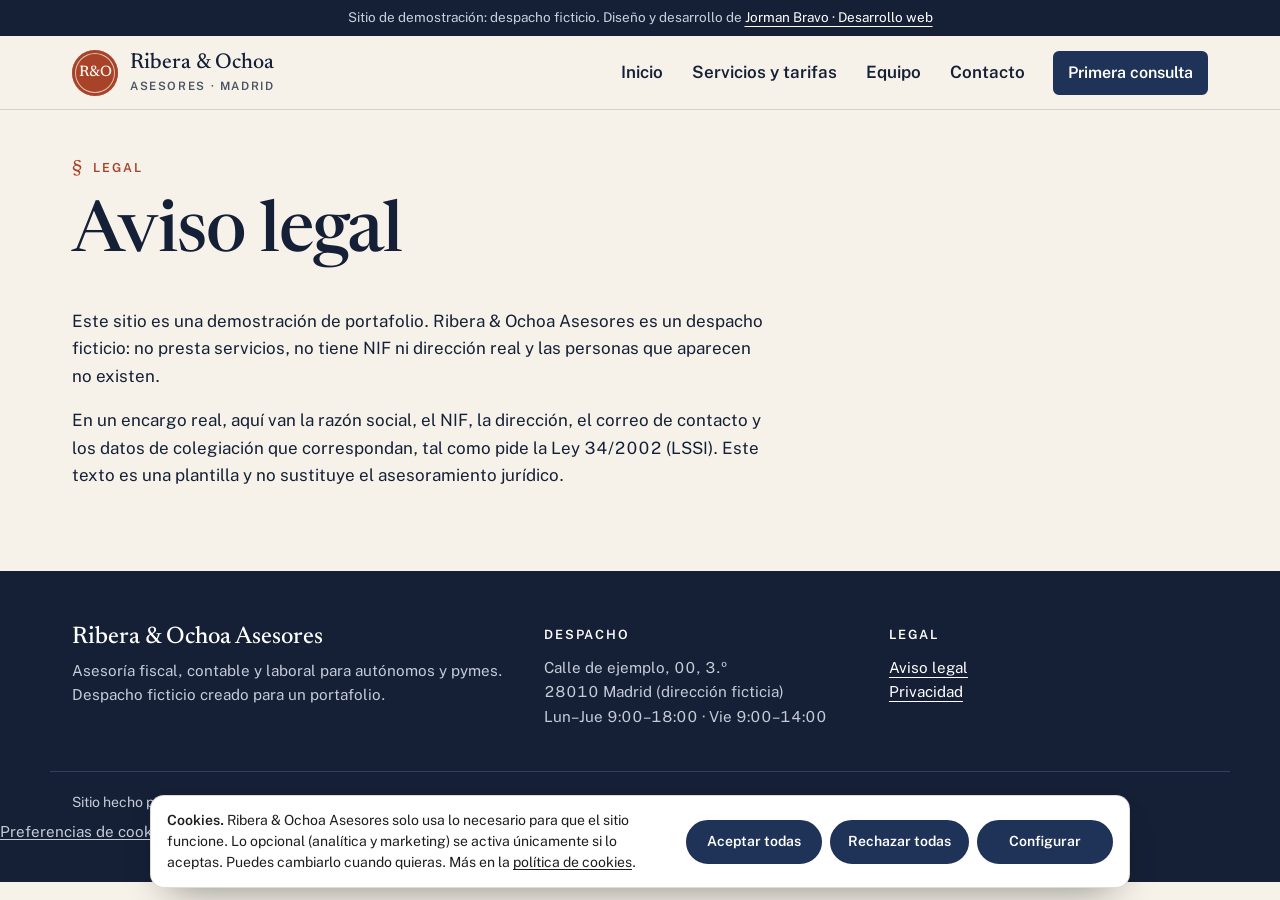
==== commit 78f04bb9: "Cookies: aviso con Aceptar todas, Rechazar todas y Configurar por categorías, nada opcional antes de" ====
--- a/aviso-legal.html
+++ b/aviso-legal.html
@@ -20,6 +20,7 @@
 <link rel="preload" href="fonts/newsreader-normal-500.woff2" as="font" type="font/woff2" crossorigin>
 <link rel="stylesheet" href="fonts.css">
 <link rel="stylesheet" href="styles.css">
+<script src="cookies.js?v=1" defer data-key="demo-asesoria" data-owner="Ribera &amp; Ochoa Asesores" data-accent="#1F3358"></script>
 </head>
 <body data-reveal=".section h2, .svc, .deadlines li, .price-card, .person, .quote, .how li, .mini, .faq details, .contact-info">
 <a class="skip" href="#main">Saltar al contenido</a>
@@ -40,7 +41,7 @@
   </div>
   <p class="credit">Sitio hecho por <a href="https://jormanj2b.github.io/">Jorman Bravo · Desarrollo web</a></p>
 </footer>
-<script src="app.js" defer></script>
+<script src="app.js?v=2" defer></script>
 <script src="reveal.js" defer></script>
 </body>
 </html>
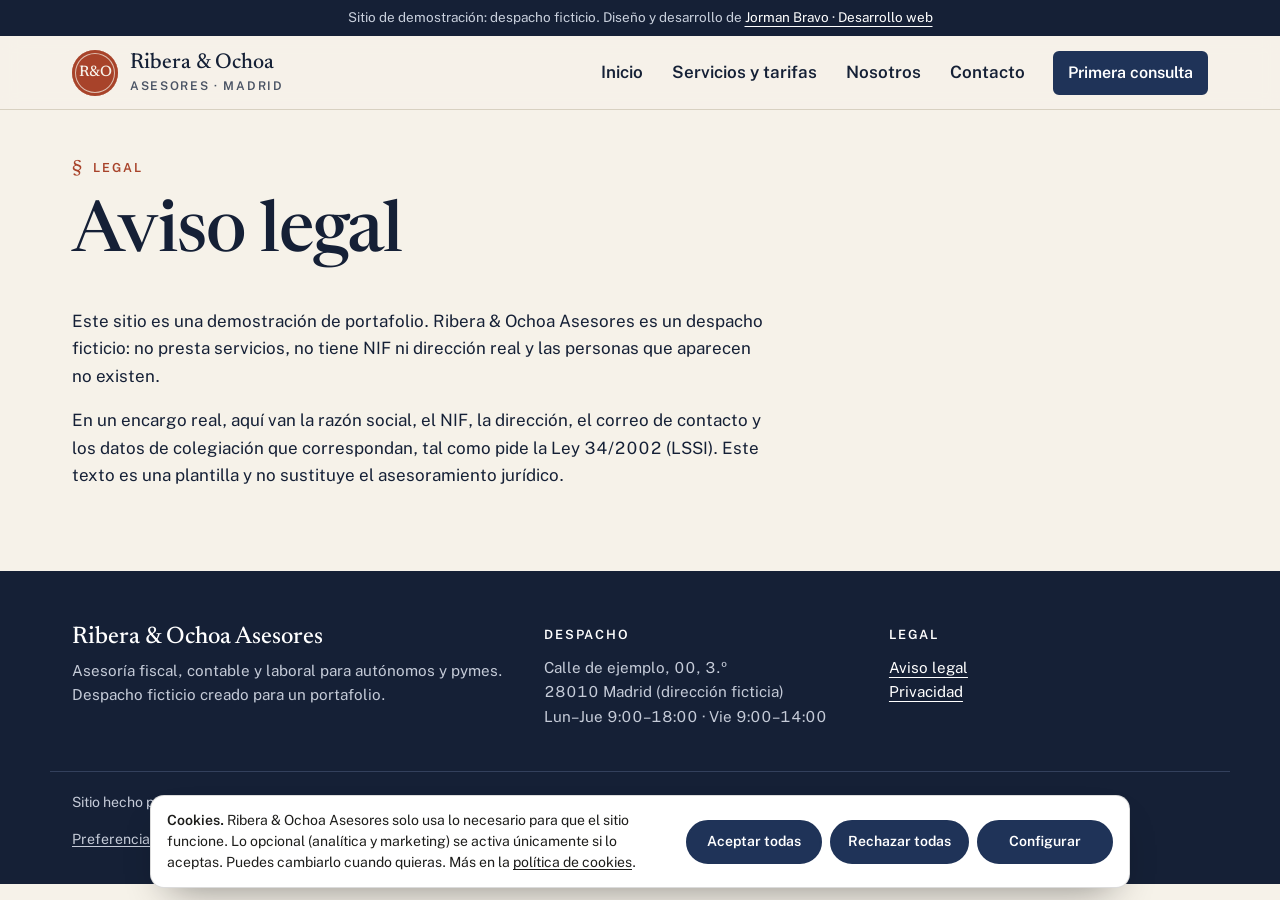
==== commit 675400f9: "Textos: voz de negocio, titular con gancho y menú más claro" ====
--- a/aviso-legal.html
+++ b/aviso-legal.html
@@ -28,7 +28,7 @@
 <header class="top">
   <a class="logo" href="./"><span class="mono" aria-hidden="true">R&amp;O</span><span>Ribera &amp; Ochoa<small>Asesores · Madrid</small></span></a>
   <button class="menu-btn" type="button" aria-expanded="false" aria-controls="nav" aria-label="Abrir menú"><span></span><span></span><span></span></button>
-  <nav id="nav" class="nav" aria-label="Principal"><a href="./">Inicio</a><a href="servicios.html">Servicios y tarifas</a><a href="equipo.html">Equipo</a><a href="contacto.html">Contacto</a><a class="btn btn-small" href="contacto.html">Primera consulta</a></nav>
+  <nav id="nav" class="nav" aria-label="Principal"><a href="./">Inicio</a><a href="servicios.html">Servicios y tarifas</a><a href="equipo.html">Nosotros</a><a href="contacto.html">Contacto</a><a class="btn btn-small" href="contacto.html">Primera consulta</a></nav>
 </header>
 <main id="main">
 <section class="page-head wrap legal"><p class="eyebrow">Legal</p><h1>Aviso legal</h1><p>Este sitio es una demostración de portafolio. Ribera &amp; Ochoa Asesores es un despacho ficticio: no presta servicios, no tiene NIF ni dirección real y las personas que aparecen no existen.</p><p>En un encargo real, aquí van la razón social, el NIF, la dirección, el correo de contacto y los datos de colegiación que correspondan, tal como pide la Ley 34/2002 (LSSI). Este texto es una plantilla y no sustituye el asesoramiento jurídico.</p></section>
--- a/styles.css
+++ b/styles.css
@@ -201,3 +201,9 @@
   .stamp{left:auto;right:4px;bottom:-30px;min-width:0;padding:.75rem 1rem}
   .stamp b{font-size:1.3rem}
 }
+/* ronda 2: aviso de cookies alineado con la columna del pie */
+.foot>.ck-foot{max-width:var(--wrap);margin:.2rem auto 0;padding:0 22px;font-size:.88rem}
+/* ronda 2: ninguna etiqueta por debajo de 12 px */
+.logo small,.stamp-k{font-size:.75rem}
+.skip{display:inline-flex;align-items:center;min-height:44px}
+.nav a{min-height:44px;display:inline-flex;align-items:center}
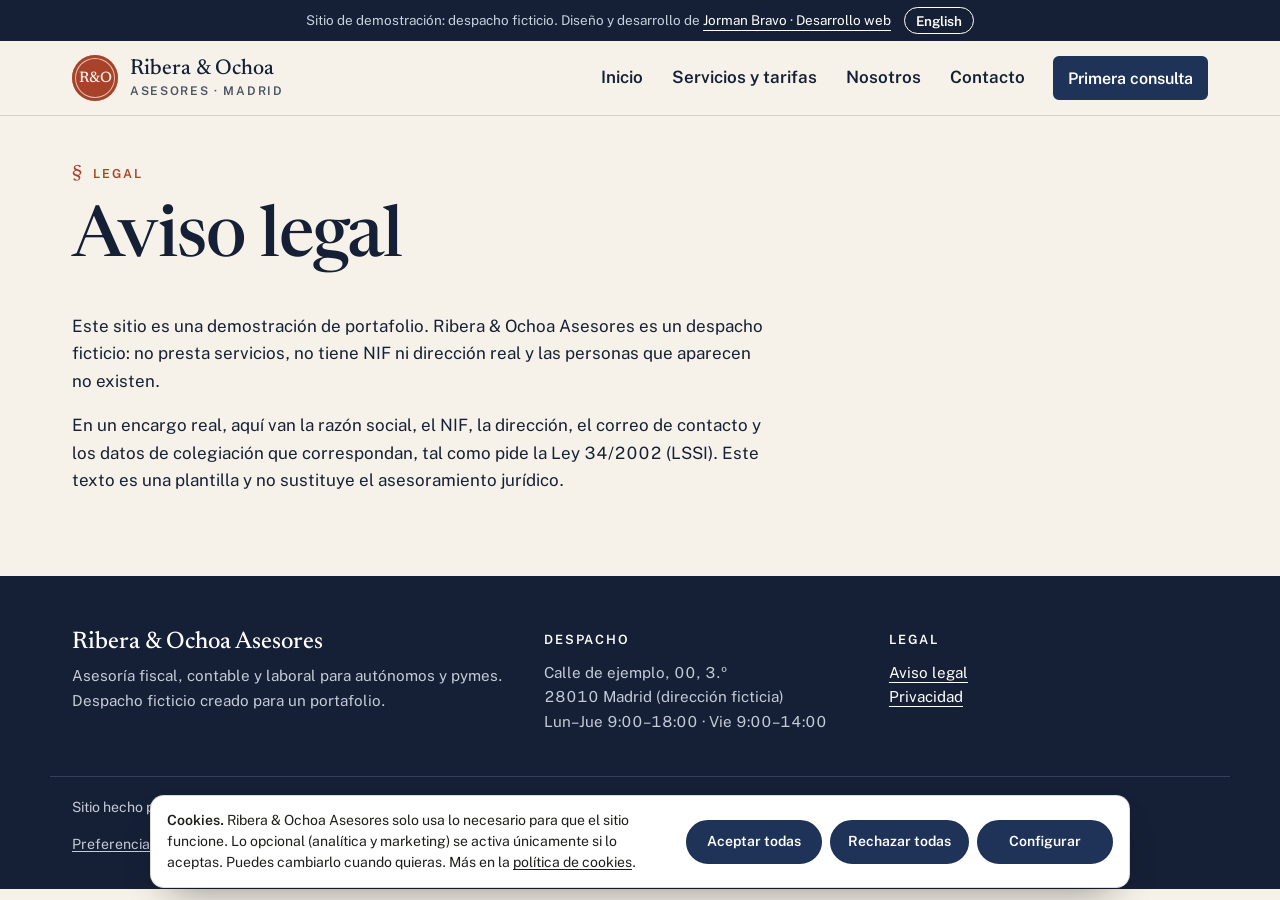
==== commit b6985de0: "Add US English version (/en/): Rivera & Ochoa Tax & Accounting, Denver; ES/EN switch" ====
--- a/aviso-legal.html
+++ b/aviso-legal.html
@@ -5,26 +5,28 @@
 <meta name="viewport" content="width=device-width, initial-scale=1">
 <title>Aviso legal · Ribera & Ochoa Asesores</title>
 <meta name="description" content="Aviso legal del sitio de demostración.">
-<link rel="canonical" href="https://jormanj2b.github.io/demo-asesoria/aviso-legal.html">
-<meta http-equiv="Content-Security-Policy" content="default-src 'self'; img-src 'self' data:; style-src 'self'; script-src 'self'; font-src 'self'; connect-src 'self'; object-src 'none'; base-uri 'self'; form-action 'self'">
+<link rel="canonical" href="https://jormanbravo.com/demo-asesoria/aviso-legal.html">
+<link rel="alternate" hreflang="es" href="https://jormanbravo.com/demo-asesoria/aviso-legal.html">
+<link rel="alternate" hreflang="en" href="https://jormanbravo.com/demo-asesoria/en/terms.html">
+<meta http-equiv="Content-Security-Policy" content="default-src 'self'; img-src 'self' data: https://jormanj2b.goatcounter.com; style-src 'self'; script-src 'self' https://gc.zgo.at; font-src 'self'; connect-src 'self' https://jormanj2b.goatcounter.com; object-src 'none'; base-uri 'self'; form-action 'self'">
 <meta name="referrer" content="strict-origin-when-cross-origin">
 <meta name="theme-color" content="#172033">
 <meta property="og:type" content="website">
 <meta property="og:title" content="Aviso legal · Ribera & Ochoa Asesores">
 <meta property="og:description" content="Aviso legal del sitio de demostración.">
-<meta property="og:url" content="https://jormanj2b.github.io/demo-asesoria/aviso-legal.html">
-<meta property="og:image" content="https://jormanj2b.github.io/demo-asesoria/img/og.jpg">
+<meta property="og:url" content="https://jormanbravo.com/demo-asesoria/aviso-legal.html">
+<meta property="og:image" content="https://jormanbravo.com/demo-asesoria/img/og.jpg">
 <meta property="og:locale" content="es_ES">
 <meta name="twitter:card" content="summary_large_image">
 <link rel="icon" href="favicon.svg" type="image/svg+xml">
 <link rel="preload" href="fonts/newsreader-normal-500.woff2" as="font" type="font/woff2" crossorigin>
 <link rel="stylesheet" href="fonts.css">
-<link rel="stylesheet" href="styles.css">
+<link rel="stylesheet" href="styles.css?v=2">
 <script src="cookies.js?v=1" defer data-key="demo-asesoria" data-owner="Ribera &amp; Ochoa Asesores" data-accent="#1F3358"></script>
 </head>
 <body data-reveal=".section h2, .svc, .deadlines li, .price-card, .person, .quote, .how li, .mini, .faq details, .contact-info">
 <a class="skip" href="#main">Saltar al contenido</a>
-<div class="demo-bar">Sitio de demostración: despacho ficticio. Diseño y desarrollo de <a href="https://jormanj2b.github.io/">Jorman Bravo · Desarrollo web</a></div>
+<div class="demo-bar">Sitio de demostración: despacho ficticio. Diseño y desarrollo de <a href="https://jormanbravo.com/">Jorman Bravo · Desarrollo web</a> <a class="lang-switch" href="en/terms.html" hreflang="en" lang="en">English</a></div>
 <header class="top">
   <a class="logo" href="./"><span class="mono" aria-hidden="true">R&amp;O</span><span>Ribera &amp; Ochoa<small>Asesores · Madrid</small></span></a>
   <button class="menu-btn" type="button" aria-expanded="false" aria-controls="nav" aria-label="Abrir menú"><span></span><span></span><span></span></button>
@@ -39,9 +41,10 @@
     <div><p class="foot-h">Despacho</p><p>Calle de ejemplo, 00, 3.º<br>28010 Madrid (dirección ficticia)<br>Lun–Jue 9:00–18:00 · Vie 9:00–14:00</p></div>
     <div><p class="foot-h">Legal</p><p><a href="aviso-legal.html">Aviso legal</a><br><a href="privacidad.html">Privacidad</a></p></div>
   </div>
-  <p class="credit">Sitio hecho por <a href="https://jormanj2b.github.io/">Jorman Bravo · Desarrollo web</a></p>
+  <p class="credit">Sitio hecho por <a href="https://jormanbravo.com/">Jorman Bravo · Desarrollo web</a></p>
 </footer>
 <script src="app.js?v=2" defer></script>
 <script src="reveal.js" defer></script>
+<script data-goatcounter="https://jormanj2b.goatcounter.com/count" async src="//gc.zgo.at/count.js"></script>
 </body>
 </html>
--- a/styles.css
+++ b/styles.css
@@ -207,3 +207,8 @@
 .logo small,.stamp-k{font-size:.75rem}
 .skip{display:inline-flex;align-items:center;min-height:44px}
 .nav a{min-height:44px;display:inline-flex;align-items:center}
+
+/* ES/EN */
+.lang-switch{display:inline-block;margin-left:.6rem;padding:.15rem .7rem;border:1px solid currentColor;border-radius:999px;font-weight:600;text-decoration:none;line-height:1.5}
+.lang-switch:hover{text-decoration:underline}
+html[lang="en"] .price-card.featured::before{content:"Most popular"}
